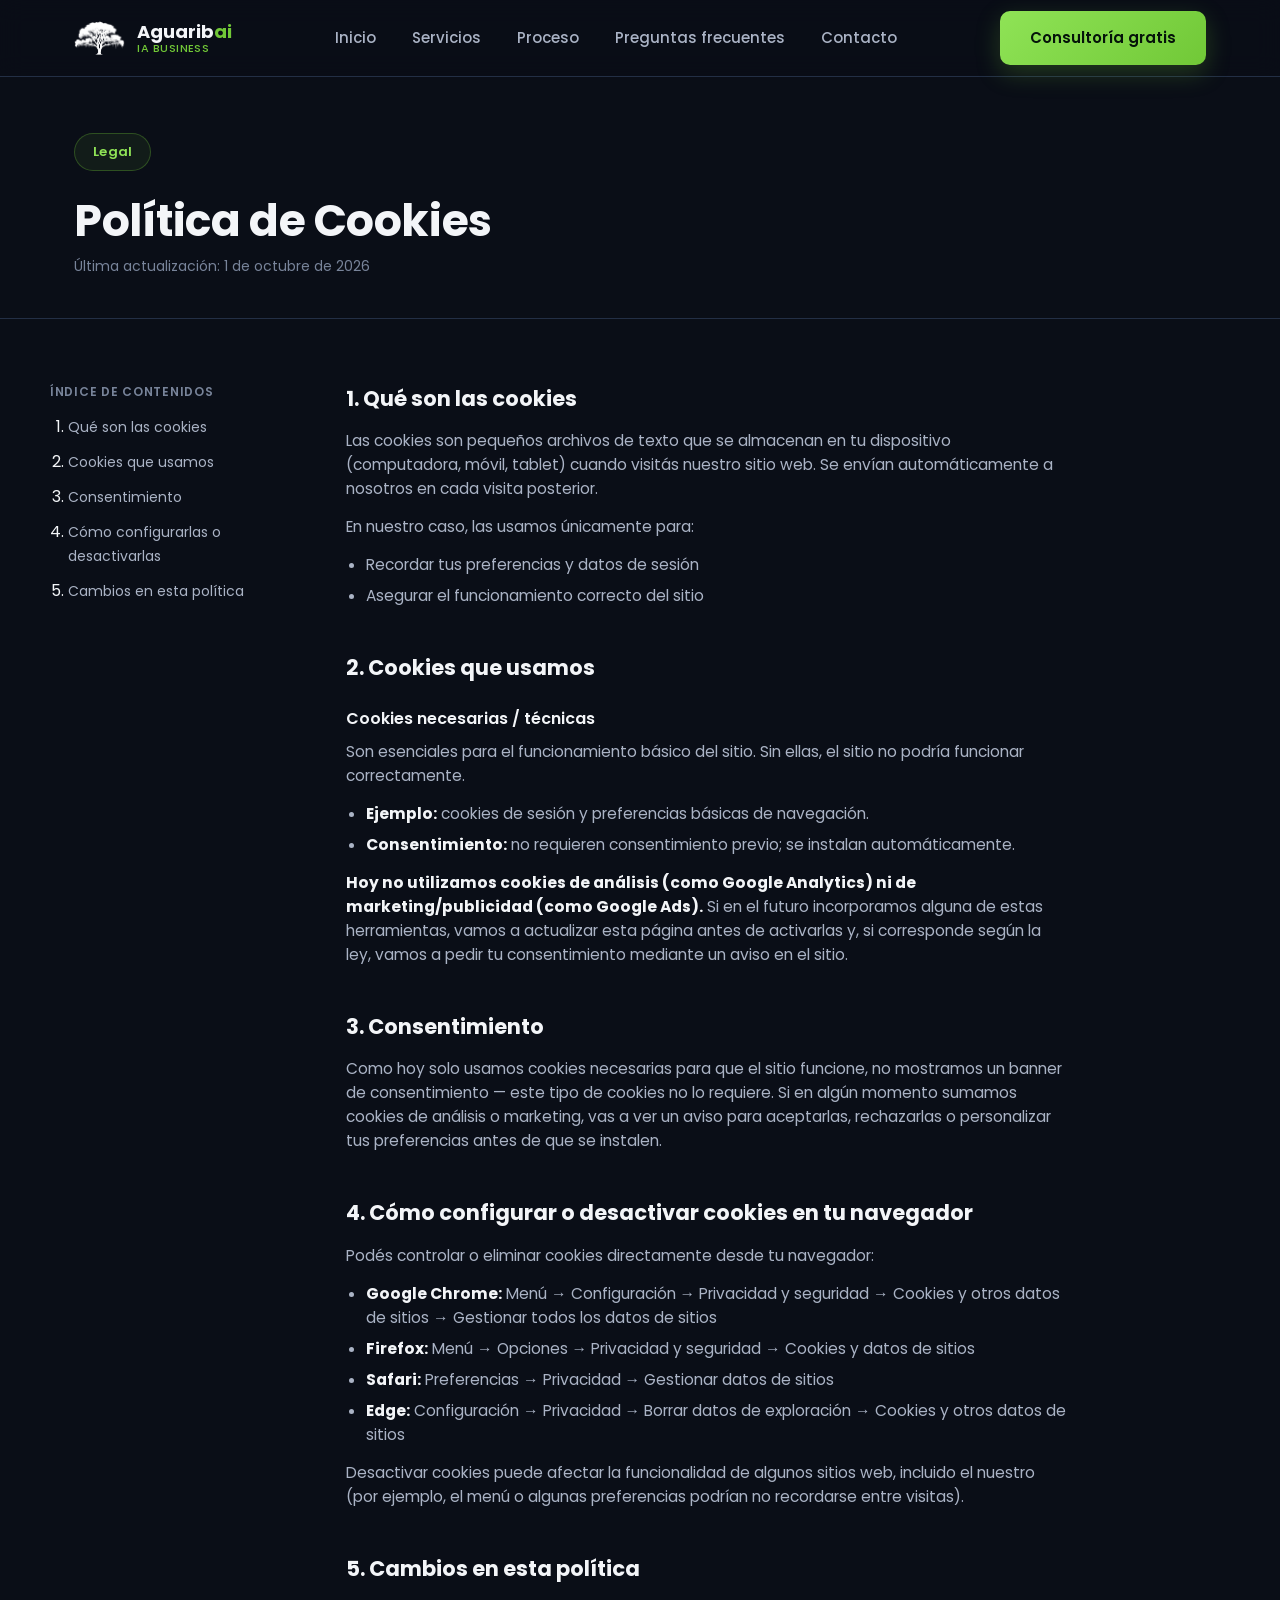
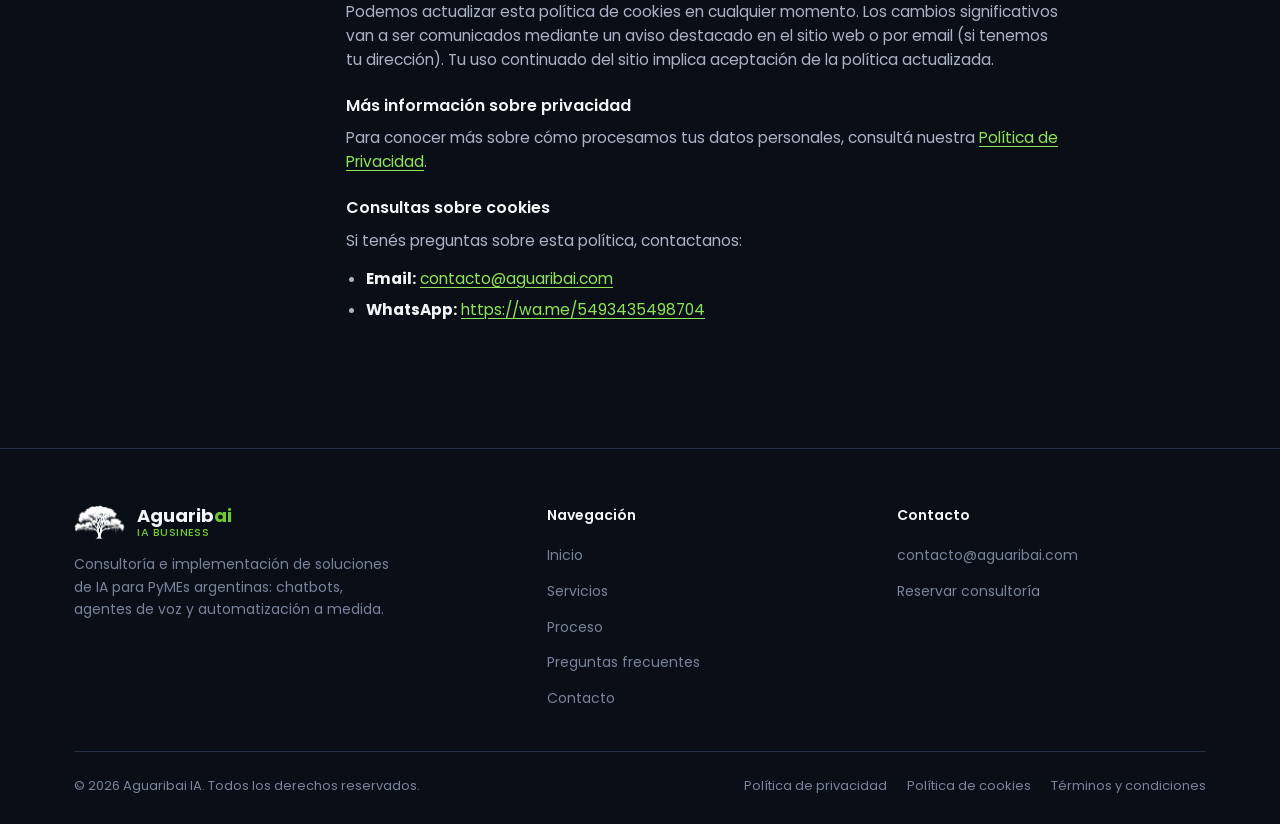
==== politica-de-cookies.html @ 5c4719b0 "Agregar página de Política de Cookies Texto provisto por el cliente, simplificado para reflejar la r" ====
<!DOCTYPE html>
<html lang="es-AR">

<head>
  <meta charset="UTF-8">
  <meta name="viewport" content="width=device-width, initial-scale=1.0">
  <title>Política de Cookies — Aguaribai IA</title>
  <meta name="description"
    content="Qué cookies usa aguaribai.com y cómo podés configurarlas o desactivarlas desde tu navegador.">
  <meta name="robots" content="noindex, follow">

  <meta property="og:type" content="website">
  <meta property="og:url" content="https://aguaribai.com/politica-de-cookies.html">
  <meta property="og:site_name" content="Aguaribai IA">
  <meta property="og:title" content="Política de Cookies — Aguaribai IA">
  <meta property="og:description" content="Qué cookies usa aguaribai.com y cómo configurarlas.">
  <meta property="og:locale" content="es_AR">

  <link rel="icon" type="image/png" href="assets/favicon.png">
  <link rel="canonical" href="https://aguaribai.com/politica-de-cookies.html">

  <link rel="preconnect" href="https://fonts.googleapis.com">
  <link rel="preconnect" href="https://fonts.gstatic.com" crossorigin>
  <link href="https://fonts.googleapis.com/css2?family=Poppins:ital,wght@0,400;0,500;0,600;0,700;1,400&display=swap"
    rel="stylesheet">

  <link rel="stylesheet" href="css/styles.css">
</head>

<body>

  <!-- ============ HEADER ============ -->
  <header class="header">
    <div class="container">
      <a href="index.html" class="logo">
        <img src="assets/tree-white.png" alt="" width="34" height="34">
        <span class="logo-text">
          <span class="name">Aguarib<span class="accent">ai</span></span>
          <span class="tag">IA BUSINESS</span>
        </span>
      </a>

      <nav class="nav-links">
        <a href="index.html#inicio">Inicio</a>
        <a href="index.html#servicios">Servicios</a>
        <a href="index.html#proceso">Proceso</a>
        <a href="index.html#faq">Preguntas frecuentes</a>
        <a href="index.html#contacto">Contacto</a>
      </nav>

      <div class="header-actions">
        <a href="index.html#contacto" class="btn btn-primary">Consultoría gratis</a>
        <button class="nav-toggle" id="navToggle" aria-label="Abrir menú" aria-expanded="false">
          <span></span><span></span><span></span>
        </button>
      </div>
    </div>

    <div class="mobile-menu" id="mobileMenu">
      <a href="index.html#inicio">Inicio</a>
      <a href="index.html#servicios">Servicios</a>
      <a href="index.html#proceso">Proceso</a>
      <a href="index.html#faq">Preguntas frecuentes</a>
      <a href="index.html#contacto">Contacto</a>
      <a href="index.html#contacto" class="btn btn-primary btn-block">Consultoría gratis</a>
    </div>
  </header>

  <main>

    <!-- ============ LEGAL HERO ============ -->
    <section class="legal-hero">
      <div class="container">
        <span class="section-eyebrow">Legal</span>
        <h1 class="section-title">Política de Cookies</h1>
        <p class="legal-updated">Última actualización: 1 de octubre de 2026</p>
      </div>
    </section>

    <!-- ============ LEGAL CONTENT ============ -->
    <section style="padding: 0;">
      <div class="container legal-layout">

        <aside class="legal-toc">
          <h4>Índice de contenidos</h4>
          <ol>
            <li><a href="#que-son">Qué son las cookies</a></li>
            <li><a href="#tipos">Cookies que usamos</a></li>
            <li><a href="#consentimiento">Consentimiento</a></li>
            <li><a href="#configurar">Cómo configurarlas o desactivarlas</a></li>
            <li><a href="#cambios">Cambios en esta política</a></li>
          </ol>
        </aside>

        <article class="legal-content">

          <h2 id="que-son">1. Qué son las cookies</h2>
          <p>Las cookies son pequeños archivos de texto que se almacenan en tu dispositivo (computadora, móvil,
            tablet) cuando visitás nuestro sitio web. Se envían automáticamente a nosotros en cada visita
            posterior.</p>
          <p>En nuestro caso, las usamos únicamente para:</p>
          <ul>
            <li>Recordar tus preferencias y datos de sesión</li>
            <li>Asegurar el funcionamiento correcto del sitio</li>
          </ul>

          <h2 id="tipos">2. Cookies que usamos</h2>
          <h3>Cookies necesarias / técnicas</h3>
          <p>Son esenciales para el funcionamiento básico del sitio. Sin ellas, el sitio no podría funcionar
            correctamente.</p>
          <ul>
            <li><strong>Ejemplo:</strong> cookies de sesión y preferencias básicas de navegación.</li>
            <li><strong>Consentimiento:</strong> no requieren consentimiento previo; se instalan automáticamente.
            </li>
          </ul>
          <p><strong>Hoy no utilizamos cookies de análisis (como Google Analytics) ni de marketing/publicidad (como
              Google Ads).</strong> Si en el futuro incorporamos alguna de estas herramientas, vamos a actualizar
            esta página antes de activarlas y, si corresponde según la ley, vamos a pedir tu consentimiento mediante
            un aviso en el sitio.</p>

          <h2 id="consentimiento">3. Consentimiento</h2>
          <p>Como hoy solo usamos cookies necesarias para que el sitio funcione, no mostramos un banner de
            consentimiento — este tipo de cookies no lo requiere. Si en algún momento sumamos cookies de análisis o
            marketing, vas a ver un aviso para aceptarlas, rechazarlas o personalizar tus preferencias antes de que
            se instalen.</p>

          <h2 id="configurar">4. Cómo configurar o desactivar cookies en tu navegador</h2>
          <p>Podés controlar o eliminar cookies directamente desde tu navegador:</p>
          <ul>
            <li><strong>Google Chrome:</strong> Menú → Configuración → Privacidad y seguridad → Cookies y otros
              datos de sitios → Gestionar todos los datos de sitios</li>
            <li><strong>Firefox:</strong> Menú → Opciones → Privacidad y seguridad → Cookies y datos de sitios</li>
            <li><strong>Safari:</strong> Preferencias → Privacidad → Gestionar datos de sitios</li>
            <li><strong>Edge:</strong> Configuración → Privacidad → Borrar datos de exploración → Cookies y otros
              datos de sitios</li>
          </ul>
          <p>Desactivar cookies puede afectar la funcionalidad de algunos sitios web, incluido el nuestro (por
            ejemplo, el menú o algunas preferencias podrían no recordarse entre visitas).</p>

          <h2 id="cambios">5. Cambios en esta política</h2>
          <p>Podemos actualizar esta política de cookies en cualquier momento. Los cambios significativos van a ser
            comunicados mediante un aviso destacado en el sitio web o por email (si tenemos tu dirección). Tu uso
            continuado del sitio implica aceptación de la política actualizada.</p>

          <h3>Más información sobre privacidad</h3>
          <p>Para conocer más sobre cómo procesamos tus datos personales, consultá nuestra <a
              href="politica-de-privacidad.html">Política de Privacidad</a>.</p>

          <h3>Consultas sobre cookies</h3>
          <p>Si tenés preguntas sobre esta política, contactanos:</p>
          <ul>
            <li><strong>Email:</strong> <a href="mailto:contacto@aguaribai.com">contacto@aguaribai.com</a></li>
            <li><strong>WhatsApp:</strong> <a href="https://wa.me/5493435498704" target="_blank"
                rel="noopener">https://wa.me/5493435498704</a></li>
          </ul>

        </article>
      </div>
    </section>

  </main>

  <!-- ============ FOOTER ============ -->
  <footer class="footer">
    <div class="container">
      <div class="footer-grid">
        <div class="footer-brand">
          <a href="index.html" class="logo">
            <img src="assets/tree-white.png" alt="" width="30" height="30">
            <span class="logo-text">
              <span class="name">Aguarib<span class="accent">ai</span></span>
              <span class="tag">IA BUSINESS</span>
            </span>
          </a>
          <p>Consultoría e implementación de soluciones de IA para PyMEs argentinas: chatbots, agentes de voz y
            automatización a medida.</p>
        </div>

        <div class="footer-col">
          <h4>Navegación</h4>
          <ul>
            <li><a href="index.html#inicio">Inicio</a></li>
            <li><a href="index.html#servicios">Servicios</a></li>
            <li><a href="index.html#proceso">Proceso</a></li>
            <li><a href="index.html#faq">Preguntas frecuentes</a></li>
            <li><a href="index.html#contacto">Contacto</a></li>
          </ul>
        </div>

        <div class="footer-col">
          <h4>Contacto</h4>
          <ul>
            <li><a href="mailto:contacto@aguaribai.com">contacto@aguaribai.com</a></li>
            <li><a href="index.html#contacto">Reservar consultoría</a></li>
          </ul>
        </div>
      </div>

      <div class="footer-bottom">
        <span>© <span id="year"></span> Aguaribai IA. Todos los derechos reservados.</span>
        <div class="footer-legal">
          <a href="politica-de-privacidad.html">Política de privacidad</a>
          <a href="politica-de-cookies.html">Política de cookies</a>
          <a href="terminos-y-condiciones.html">Términos y condiciones</a>
        </div>
      </div>
    </div>
  </footer>

  <script src="js/main.js"></script>
</body>

</html>
---- css/styles.css ----
/* ============================================
   Aguaribai IA — Design tokens & base
   ============================================ */
:root {
  /* Marca: un solo verde consistente en toda la UI */
  --green: #71c837;
  --green-light: #8fe356;
  --green-dark: #4f9426;

  /* Fondo y superficies */
  --navy-950: #0a0e17;
  --navy-900: #0d131f;
  --navy-800: #121a29;
  --surface: #141d2e;
  --surface-border: #232f45;

  /* Texto */
  --text-primary: #f3f5f8;
  --text-secondary: #aab3c5;
  --text-muted: #78849a;

  /* Acentos secundarios (uso moderado, solo donde aportan significado) */
  --accent-blue: #5b8def;
  --accent-violet: #a67df0;

  --radius-sm: 10px;
  --radius-md: 16px;
  --radius-lg: 24px;

  --shadow-glow: 0 0 60px rgba(113, 200, 55, 0.12);
  --container: 1180px;

  --font-sans: 'Poppins', -apple-system, BlinkMacSystemFont, 'Segoe UI', sans-serif;
}

* { box-sizing: border-box; margin: 0; padding: 0; }

html { scroll-behavior: smooth; }

body {
  font-family: var(--font-sans);
  background: var(--navy-950);
  color: var(--text-primary);
  line-height: 1.55;
  -webkit-font-smoothing: antialiased;
  overflow-x: hidden;
}

img { max-width: 100%; display: block; }
a { color: inherit; text-decoration: none; }
ul { list-style: none; }
button { font-family: inherit; cursor: pointer; border: none; background: none; color: inherit; }

.container {
  max-width: var(--container);
  margin: 0 auto;
  padding: 0 24px;
}

section { position: relative; padding: 96px 0; }
@media (max-width: 768px) { section { padding: 64px 0; } }

.section-eyebrow {
  display: inline-flex;
  align-items: center;
  gap: 8px;
  padding: 8px 18px;
  border-radius: 999px;
  border: 1px solid rgba(113, 200, 55, 0.3);
  background: rgba(113, 200, 55, 0.08);
  color: var(--green-light);
  font-size: 13px;
  font-weight: 600;
  letter-spacing: 0.02em;
  margin-bottom: 24px;
}

.section-title {
  font-size: clamp(28px, 4vw, 44px);
  font-weight: 700;
  line-height: 1.2;
  margin-bottom: 16px;
  letter-spacing: -0.01em;
}

.section-subtitle {
  font-size: 18px;
  color: var(--text-secondary);
  max-width: 640px;
}

.text-center { text-align: center; }
.mx-auto { margin-left: auto; margin-right: auto; }

.accent-green { color: var(--green); }

/* ============================================
   Buttons
   ============================================ */
.btn {
  display: inline-flex;
  align-items: center;
  justify-content: center;
  gap: 10px;
  padding: 15px 30px;
  border-radius: var(--radius-sm);
  font-weight: 600;
  font-size: 15px;
  transition: transform 0.15s ease, box-shadow 0.15s ease, background 0.15s ease;
  white-space: nowrap;
}

.btn-primary {
  background: linear-gradient(135deg, var(--green-light), var(--green));
  color: #05130a;
  box-shadow: 0 8px 24px rgba(113, 200, 55, 0.25);
}
.btn-primary:hover { transform: translateY(-2px); box-shadow: 0 12px 32px rgba(113, 200, 55, 0.35); }

.btn-outline {
  background: transparent;
  color: var(--text-primary);
  border: 1px solid var(--surface-border);
}
.btn-outline:hover { border-color: var(--green); color: var(--green-light); }

.btn-block { width: 100%; }
.btn-lg { padding: 18px 36px; font-size: 16px; }

/* ============================================
   Header
   ============================================ */
.header {
  position: sticky;
  top: 0;
  z-index: 100;
  background: rgba(10, 14, 23, 0.85);
  backdrop-filter: blur(12px);
  border-bottom: 1px solid var(--surface-border);
}

.header .container {
  display: flex;
  align-items: center;
  justify-content: space-between;
  height: 76px;
}

.logo {
  display: flex;
  align-items: center;
  gap: 12px;
}
.logo img { height: 34px; width: auto; }
.logo-text {
  display: flex;
  flex-direction: column;
  line-height: 1.1;
}
.logo-text .name { font-weight: 700; font-size: 18px; color: var(--text-primary); }
.logo-text .name .accent { color: var(--green); }
.logo-text .tag { font-size: 11px; color: var(--green); letter-spacing: 0.04em; font-weight: 500; }

.nav-links {
  display: flex;
  align-items: center;
  gap: 36px;
}
.nav-links a {
  font-size: 15px;
  font-weight: 500;
  color: var(--text-secondary);
  transition: color 0.15s ease;
  position: relative;
}
.nav-links a:hover, .nav-links a.active { color: var(--text-primary); }
.nav-links a.active::after {
  content: '';
  position: absolute;
  bottom: -26px;
  left: 0;
  right: 0;
  height: 2px;
  background: var(--green);
}

.header-actions { display: flex; align-items: center; gap: 20px; }

.nav-toggle {
  display: none;
  flex-direction: column;
  gap: 5px;
  padding: 8px;
}
.nav-toggle span {
  width: 22px;
  height: 2px;
  background: var(--text-primary);
  border-radius: 2px;
  transition: all 0.2s ease;
}

@media (max-width: 860px) {
  .nav-links { display: none; }
  .nav-toggle { display: flex; }
  .header-actions .btn-primary { display: none; }

  .mobile-menu {
    display: none;
    position: absolute;
    top: 76px;
    left: 0;
    right: 0;
    background: var(--navy-900);
    border-bottom: 1px solid var(--surface-border);
    padding: 24px;
    flex-direction: column;
    gap: 20px;
  }
  .mobile-menu.open { display: flex; }
  .mobile-menu a:not(.btn) { font-size: 16px; font-weight: 500; color: var(--text-secondary); }
  .mobile-menu .btn { margin-top: 8px; color: #05130a; }
}
@media (min-width: 861px) { .mobile-menu { display: none !important; } }

/* ============================================
   Hero
   ============================================ */
.hero {
  padding: 72px 0 96px;
  position: relative;
  overflow: hidden;
}
.hero::before {
  content: '';
  position: absolute;
  top: -100px;
  right: -200px;
  width: 700px;
  height: 700px;
  background: radial-gradient(circle, rgba(113,200,55,0.16), transparent 70%);
  pointer-events: none;
  animation: breathe 8s ease-in-out infinite;
}

.hero-network {
  position: absolute;
  inset: 0;
  width: 100%;
  height: 100%;
  z-index: 0;
  pointer-events: none;
  mask-image: linear-gradient(to bottom, black 0%, black 70%, transparent 100%);
  -webkit-mask-image: linear-gradient(to bottom, black 0%, black 70%, transparent 100%);
}

.hero .container { position: relative; z-index: 1; }

@keyframes breathe {
  0%, 100% { opacity: 0.75; transform: scale(1); }
  50% { opacity: 1; transform: scale(1.08); }
}

@media (prefers-reduced-motion: reduce) {
  .hero::before { animation: none; }
}

.hero-grid {
  display: grid;
  grid-template-columns: 1.05fr 0.95fr;
  gap: 64px;
  align-items: center;
}
@media (max-width: 960px) {
  .hero-grid { grid-template-columns: 1fr; gap: 48px; }
}

.hero-badge {
  display: inline-flex;
  align-items: center;
  gap: 8px;
  padding: 9px 18px;
  border-radius: 999px;
  background: rgba(113, 200, 55, 0.08);
  border: 1px solid rgba(113, 200, 55, 0.25);
  color: var(--green-light);
  font-size: 13.5px;
  font-weight: 600;
  margin-bottom: 28px;
}

.hero h1 {
  font-size: clamp(34px, 5vw, 56px);
  font-weight: 700;
  line-height: 1.15;
  letter-spacing: -0.02em;
  margin-bottom: 22px;
}

.hero p.lead {
  font-size: 18px;
  color: var(--text-secondary);
  max-width: 520px;
  margin-bottom: 34px;
}
.hero p.lead strong { color: var(--text-primary); font-weight: 600; }

.hero-cta-row {
  display: flex;
  gap: 16px;
  flex-wrap: wrap;
  margin-bottom: 48px;
}

.hero-stats {
  display: flex;
  gap: 40px;
  flex-wrap: wrap;
}
.hero-stat .num {
  font-size: 26px;
  font-weight: 700;
  color: var(--green-light);
  display: flex;
  align-items: center;
  gap: 6px;
}
.hero-stat .label {
  font-size: 13.5px;
  color: var(--text-muted);
  margin-top: 2px;
}

/* Chat mockup */
.chat-card {
  background: var(--surface);
  border: 1px solid var(--surface-border);
  border-radius: var(--radius-lg);
  padding: 22px;
  box-shadow: var(--shadow-glow), 0 20px 50px rgba(0,0,0,0.3);
}
.chat-head {
  display: flex;
  align-items: center;
  gap: 12px;
  padding-bottom: 16px;
  border-bottom: 1px solid var(--surface-border);
  margin-bottom: 18px;
}
.chat-avatar {
  width: 40px; height: 40px;
  border-radius: 50%;
  background: linear-gradient(135deg, var(--green-light), var(--green-dark));
  display: flex; align-items: center; justify-content: center;
  font-weight: 700; font-size: 14px; color: #05130a;
  flex-shrink: 0;
}
.chat-head .who { font-weight: 600; font-size: 15px; }
.chat-head .status { font-size: 12.5px; color: var(--green-light); display: flex; align-items: center; gap: 5px; }
.chat-head .status::before {
  content: '';
  width: 6px; height: 6px;
  border-radius: 50%;
  background: var(--green);
  box-shadow: 0 0 0 0 rgba(113, 200, 55, 0.6);
  animation: pulse-dot 2s ease-out infinite;
}

@keyframes pulse-dot {
  0% { box-shadow: 0 0 0 0 rgba(113, 200, 55, 0.55); }
  70% { box-shadow: 0 0 0 7px rgba(113, 200, 55, 0); }
  100% { box-shadow: 0 0 0 0 rgba(113, 200, 55, 0); }
}
.chat-head .channel-badge {
  margin-left: auto;
  align-self: flex-end;
  margin-top: 30px;
  font-size: 11px;
  padding: 4px 10px;
  border-radius: 999px;
  background: var(--navy-800);
  color: var(--text-muted);
}

.chat-body { display: flex; flex-direction: column; gap: 12px; }

.chat-body .msg,
.chat-body .typing-dots {
  opacity: 0;
  transform: translateY(10px);
  transition: opacity 0.45s ease, transform 0.45s ease;
}
.chat-body.is-playing .msg,
.chat-body.is-playing .typing-dots {
  opacity: 1;
  transform: translateY(0);
}
.chat-body.is-playing .msg:nth-child(1) { transition-delay: 0.05s; }
.chat-body.is-playing .msg:nth-child(2) { transition-delay: 0.7s; }
.chat-body.is-playing .msg:nth-child(3) { transition-delay: 1.5s; }
.chat-body.is-playing .msg:nth-child(4) { transition-delay: 2.2s; }
.chat-body.is-playing .typing-dots { transition-delay: 2.9s; }

@media (prefers-reduced-motion: reduce) {
  .chat-body .msg, .chat-body .typing-dots {
    opacity: 1;
    transform: none;
    transition: none;
  }
}
.msg { max-width: 82%; padding: 12px 16px; border-radius: 14px; font-size: 14.5px; line-height: 1.4; position: relative; }
.msg .time { display: block; font-size: 11px; color: var(--text-muted); margin-top: 4px; }
.msg.user { align-self: flex-start; background: var(--navy-800); border-bottom-left-radius: 4px; }
.msg.bot { align-self: flex-end; background: linear-gradient(135deg, #1c4a12, #143608); border: 1px solid rgba(113,200,55,0.25); border-bottom-right-radius: 4px; }
.msg.bot .time { color: rgba(113,200,55,0.6); }

.typing-dots { display: inline-flex; gap: 4px; align-self: flex-end; padding: 10px 14px; background: var(--navy-800); border-radius: 14px; }
.typing-dots span { width: 6px; height: 6px; border-radius: 50%; background: var(--text-muted); animation: blink 1.4s infinite; }
.typing-dots span:nth-child(2) { animation-delay: 0.2s; }
.typing-dots span:nth-child(3) { animation-delay: 0.4s; }
@keyframes blink { 0%, 60%, 100% { opacity: 0.3; } 30% { opacity: 1; } }

.chat-float-badge {
  position: absolute;
  background: var(--surface);
  border: 1px solid var(--surface-border);
  border-radius: 12px;
  padding: 10px 16px;
  font-size: 12px;
  color: var(--text-muted);
  box-shadow: 0 10px 30px rgba(0,0,0,0.35);
}
.chat-float-badge strong { display: block; font-size: 17px; color: var(--green-light); font-weight: 700; }
.chat-wrap { position: relative; }
.badge-top { top: -18px; right: -10px; animation: float-y 4.5s ease-in-out infinite; }
.badge-bottom { bottom: -18px; left: 20px; animation: float-y 4.5s ease-in-out infinite; animation-delay: -2.2s; }

@keyframes float-y {
  0%, 100% { transform: translateY(0); }
  50% { transform: translateY(-8px); }
}

@media (prefers-reduced-motion: reduce) {
  .badge-top, .badge-bottom { animation: none; }
}
@media (max-width: 960px) {
  .chat-float-badge { position: static; display: inline-block; margin-top: 14px; }
}

/* ============================================
   Pain points
   ============================================ */
.pain-intro {
  text-align: center;
  max-width: 720px;
  margin: 0 auto 56px;
}
.pain-intro h2 {
  font-size: clamp(26px, 3.6vw, 40px);
  font-weight: 700;
  line-height: 1.25;
  margin-bottom: 18px;
}
.pain-intro p { color: var(--text-secondary); font-size: 17px; }
.pain-intro p strong { color: var(--text-primary); }

.pain-grid {
  display: grid;
  grid-template-columns: repeat(4, 1fr);
  gap: 20px;
}
@media (max-width: 960px) { .pain-grid { grid-template-columns: repeat(2, 1fr); } }
@media (max-width: 560px) { .pain-grid { grid-template-columns: 1fr; } }

.pain-card {
  background: var(--surface);
  border: 1px solid var(--surface-border);
  border-radius: var(--radius-md);
  padding: 26px 22px;
  transition: border-color 0.2s ease, transform 0.2s ease;
}
.pain-card:hover { border-color: rgba(113,200,55,0.35); transform: translateY(-3px); box-shadow: 0 12px 28px rgba(0,0,0,0.28), 0 0 0 1px rgba(113,200,55,0.08); }
.pain-icon {
  width: 46px; height: 46px;
  border-radius: 12px;
  background: rgba(113, 200, 55, 0.1);
  display: flex; align-items: center; justify-content: center;
  margin-bottom: 18px;
  color: var(--green-light);
}
.pain-card h3 { font-size: 17px; font-weight: 600; margin-bottom: 8px; }
.pain-card p { font-size: 14.5px; color: var(--text-muted); line-height: 1.5; }

/* ============================================
   Insight banner
   ============================================ */
.insight-banner {
  background: var(--surface);
  border: 1px solid var(--surface-border);
  border-radius: var(--radius-lg);
  padding: 32px 36px;
  display: flex;
  gap: 22px;
  align-items: flex-start;
}
.insight-icon {
  width: 48px; height: 48px;
  border-radius: 12px;
  background: rgba(113,200,55,0.1);
  display: flex; align-items: center; justify-content: center;
  color: var(--green-light);
  flex-shrink: 0;
}
.insight-banner h3 { font-size: 19px; font-weight: 600; margin-bottom: 8px; color: var(--green-light); }
.insight-banner p { color: var(--text-secondary); font-size: 15.5px; line-height: 1.6; }
.insight-banner p strong { color: var(--text-primary); }
@media (max-width: 600px) { .insight-banner { flex-direction: column; padding: 26px; } }

/* ============================================
   Features / "Funciona desde el primer día"
   ============================================ */
.features-header { text-align: center; max-width: 640px; margin: 0 auto 56px; }

.features-layout {
  display: grid;
  grid-template-columns: 1fr 1fr;
  gap: 22px;
  align-items: start;
}
@media (max-width: 900px) { .features-layout { grid-template-columns: 1fr; } }

.feature-list { display: flex; flex-direction: column; gap: 16px; }
.feature-item {
  display: flex;
  gap: 18px;
  background: var(--surface);
  border: 1px solid var(--surface-border);
  border-radius: var(--radius-md);
  padding: 22px;
}
.feature-icon {
  width: 44px; height: 44px;
  border-radius: 11px;
  background: rgba(113,200,55,0.1);
  color: var(--green-light);
  display: flex; align-items: center; justify-content: center;
  flex-shrink: 0;
}
.feature-item h3 { font-size: 16.5px; font-weight: 600; margin-bottom: 5px; }
.feature-item p { font-size: 14.5px; color: var(--text-muted); line-height: 1.5; }

.results-card {
  background: var(--surface);
  border: 1px solid var(--surface-border);
  border-radius: var(--radius-lg);
  padding: 30px;
  height: 100%;
  display: flex;
  flex-direction: column;
}
.results-card h3 { font-size: 18px; font-weight: 600; text-align: center; margin-bottom: 24px; }
.result-row {
  display: flex;
  justify-content: space-between;
  align-items: center;
  padding: 16px 0;
  border-bottom: 1px solid var(--surface-border);
}
.result-row:last-of-type { border-bottom: none; }
.result-row .label { font-size: 14.5px; color: var(--text-secondary); }
.result-row .value { font-size: 20px; font-weight: 700; color: var(--green-light); }

.roi-banner {
  margin-top: 20px;
  background: linear-gradient(135deg, var(--green-dark), var(--green));
  border-radius: var(--radius-md);
  padding: 20px;
  text-align: center;
  color: #05130a;
}
.roi-banner .roi-title { font-size: 20px; font-weight: 700; }
.roi-banner .roi-sub { font-size: 13.5px; opacity: 0.85; margin-top: 2px; }

/* ============================================
   Stats grid ("Números que respaldan lo que hacemos")
   ============================================ */
.stats-grid {
  display: grid;
  grid-template-columns: repeat(3, 1fr);
  gap: 20px;
}
@media (max-width: 760px) { .stats-grid { grid-template-columns: repeat(2, 1fr); } }
@media (max-width: 460px) { .stats-grid { grid-template-columns: 1fr; } }

.stat-box {
  background: var(--surface);
  border: 1px solid var(--surface-border);
  border-radius: var(--radius-md);
  padding: 28px;
  text-align: center;
  transition: transform 0.25s ease, border-color 0.25s ease, box-shadow 0.25s ease;
}
.stat-box:hover {
  transform: translateY(-3px);
  border-color: rgba(113,200,55,0.3);
  box-shadow: 0 12px 28px rgba(0,0,0,0.25), 0 0 24px rgba(113,200,55,0.08);
}
.stat-box .icon {
  width: 42px; height: 42px;
  margin: 0 auto 16px;
  border-radius: 10px;
  background: rgba(113,200,55,0.1);
  color: var(--green-light);
  display: flex; align-items: center; justify-content: center;
}
.stat-box .value { font-size: 30px; font-weight: 700; color: var(--text-primary); margin-bottom: 4px; }
.stat-box .caption { font-size: 13.5px; color: var(--text-muted); }

/* ============================================
   Services
   ============================================ */
.services-grid {
  display: grid;
  grid-template-columns: repeat(3, 1fr);
  gap: 22px;
}
@media (max-width: 900px) { .services-grid { grid-template-columns: 1fr; } }

.service-card {
  background: var(--surface);
  border: 1px solid var(--surface-border);
  border-radius: var(--radius-lg);
  padding: 30px;
  display: flex;
  flex-direction: column;
  transition: transform 0.25s ease, border-color 0.25s ease, box-shadow 0.25s ease;
}
.service-card:hover { transform: translateY(-4px); border-color: rgba(113,200,55,0.3); box-shadow: 0 16px 36px rgba(0,0,0,0.3), 0 0 32px rgba(113,200,55,0.08); }

.service-top { display: flex; justify-content: space-between; align-items: flex-start; margin-bottom: 20px; }
.service-icon {
  width: 52px; height: 52px;
  border-radius: 13px;
  background: rgba(113,200,55,0.1);
  color: var(--green-light);
  display: flex; align-items: center; justify-content: center;
}
.service-tag {
  font-size: 11.5px;
  font-weight: 600;
  padding: 5px 12px;
  border-radius: 999px;
  background: rgba(113,200,55,0.1);
  color: var(--green-light);
  border: 1px solid rgba(113,200,55,0.25);
  white-space: nowrap;
}

.service-card h3 { font-size: 19px; font-weight: 700; margin-bottom: 4px; }
.service-card .kicker { font-size: 14px; color: var(--green-light); font-weight: 500; margin-bottom: 12px; }
.service-card > p.desc { font-size: 14.5px; color: var(--text-secondary); margin-bottom: 20px; line-height: 1.55; }

.service-feats { display: flex; flex-direction: column; gap: 10px; margin-bottom: 24px; flex-grow: 1; }
.service-feats li { display: flex; align-items: center; gap: 10px; font-size: 14px; color: var(--text-secondary); }
.service-feats li svg { color: var(--green-light); flex-shrink: 0; }

.service-card .btn { margin-top: auto; }

/* ============================================
   Process
   ============================================ */
.process-steps {
  display: grid;
  grid-template-columns: repeat(4, 1fr);
  gap: 20px;
  margin-top: 56px;
  position: relative;
}

/* Línea conectora entre los 4 pasos, a la altura del centro de los círculos */
.process-steps::before {
  content: '';
  position: absolute;
  top: 38px;
  left: 12.5%;
  right: 12.5%;
  height: 2px;
  background: linear-gradient(90deg, rgba(113,200,55,0.1), rgba(113,200,55,0.3) 50%, rgba(113,200,55,0.1));
  z-index: 0;
}
/* Pulso de energía que recorre la línea */
.process-steps::after {
  content: '';
  position: absolute;
  top: 34px;
  left: 12.5%;
  right: 12.5%;
  height: 10px;
  background: linear-gradient(90deg, transparent, rgba(143, 227, 86, 0.85) 12%, transparent 24%);
  background-size: 220% 100%;
  filter: blur(4px);
  animation: flow-line 4.5s linear infinite;
  z-index: 0;
}
@keyframes flow-line {
  0% { background-position: 220% 0; }
  100% { background-position: -20% 0; }
}
@media (max-width: 900px) {
  .process-steps { grid-template-columns: repeat(2, 1fr); }
  .process-steps::before, .process-steps::after { display: none; }
}
@media (max-width: 560px) { .process-steps { grid-template-columns: 1fr; } }
@media (prefers-reduced-motion: reduce) {
  .process-steps::after { animation: none; opacity: 0; }
}

.process-step { text-align: center; position: relative; z-index: 1; }
.process-circle {
  width: 76px; height: 76px;
  border-radius: 50%;
  background: var(--surface);
  border: 1px solid rgba(113,200,55,0.3);
  display: flex; align-items: center; justify-content: center;
  margin: 0 auto 16px;
  color: var(--green-light);
  position: relative;
}
.process-circle .num {
  position: absolute;
  top: -6px; right: -6px;
  width: 24px; height: 24px;
  border-radius: 50%;
  background: var(--green);
  color: #05130a;
  font-size: 12px;
  font-weight: 700;
  display: flex; align-items: center; justify-content: center;
}
.process-step .time-badge {
  display: inline-block;
  font-size: 11.5px;
  padding: 3px 10px;
  border-radius: 999px;
  background: var(--navy-800);
  color: var(--text-muted);
  margin-bottom: 8px;
}
.process-step h3 { font-size: 16px; font-weight: 600; margin-bottom: 4px; }
.process-step .kicker { font-size: 13px; color: var(--green-light); font-weight: 500; margin-bottom: 8px; }
.process-step p { font-size: 13.5px; color: var(--text-muted); line-height: 1.5; }

.guarantee-box {
  margin-top: 56px;
  background: linear-gradient(135deg, rgba(113,200,55,0.1), rgba(113,200,55,0.03));
  border: 1px solid rgba(113,200,55,0.25);
  border-radius: var(--radius-lg);
  padding: 32px 36px;
  text-align: center;
}
.guarantee-box h3 { font-size: 20px; font-weight: 700; margin-bottom: 10px; }
.guarantee-box p { color: var(--text-secondary); font-size: 15.5px; max-width: 620px; margin: 0 auto; }
.guarantee-box p strong { color: var(--green-light); }

/* ============================================
   FAQ
   ============================================ */
.faq-list {
  max-width: 780px;
  margin: 0 auto;
  display: flex;
  flex-direction: column;
  gap: 12px;
}
.faq-item {
  background: var(--surface);
  border: 1px solid var(--surface-border);
  border-radius: var(--radius-md);
  overflow: hidden;
}
.faq-question {
  width: 100%;
  display: flex;
  align-items: center;
  justify-content: space-between;
  padding: 20px 24px;
  font-size: 15.5px;
  font-weight: 600;
  text-align: left;
  color: var(--text-primary);
}
.faq-item.open .faq-question { color: var(--green-light); }
.faq-chevron { transition: transform 0.2s ease; color: var(--text-muted); flex-shrink: 0; margin-left: 16px; }
.faq-item.open .faq-chevron { transform: rotate(180deg); color: var(--green-light); }

.faq-answer {
  max-height: 0;
  overflow: hidden;
  transition: max-height 0.25s ease;
}
.faq-answer-inner {
  padding: 0 24px 20px;
  font-size: 14.5px;
  color: var(--text-secondary);
  line-height: 1.6;
}
.faq-item.open .faq-answer { max-height: 240px; }

/* ============================================
   Contact / Consultation form
   ============================================ */
.contact-layout {
  display: grid;
  grid-template-columns: 0.9fr 1.1fr;
  gap: 48px;
  align-items: start;
}
@media (max-width: 900px) { .contact-layout { grid-template-columns: 1fr; } }

.contact-info h2 { font-size: clamp(26px, 3.4vw, 36px); font-weight: 700; margin-bottom: 16px; line-height: 1.25; }
.contact-info p { color: var(--text-secondary); font-size: 16px; margin-bottom: 28px; }

.contact-perks { display: flex; flex-direction: column; gap: 16px; }
.contact-perk { display: flex; gap: 14px; align-items: flex-start; }
.contact-perk svg { color: var(--green-light); flex-shrink: 0; margin-top: 2px; }
.contact-perk strong { display: block; font-size: 15px; font-weight: 600; }
.contact-perk span { font-size: 13.5px; color: var(--text-muted); }

.form-card {
  background: var(--surface);
  border: 1px solid var(--surface-border);
  border-radius: var(--radius-lg);
  padding: 36px;
}
@media (max-width: 480px) { .form-card { padding: 24px; } }

.form-row { display: grid; grid-template-columns: 1fr 1fr; gap: 16px; }
@media (max-width: 560px) { .form-row { grid-template-columns: 1fr; } }

.form-field { margin-bottom: 18px; }
.form-field label { display: block; font-size: 13.5px; font-weight: 600; margin-bottom: 8px; color: var(--text-secondary); }
.form-field input,
.form-field select,
.form-field textarea {
  width: 100%;
  padding: 13px 16px;
  border-radius: var(--radius-sm);
  background: var(--navy-900);
  border: 1px solid var(--surface-border);
  color: var(--text-primary);
  font-family: inherit;
  font-size: 14.5px;
  transition: border-color 0.15s ease;
}
.form-field input:focus,
.form-field select:focus,
.form-field textarea:focus {
  outline: none;
  border-color: var(--green);
}
.form-field textarea { resize: vertical; min-height: 100px; }

.form-note { font-size: 12.5px; color: var(--text-muted); text-align: center; margin-top: 14px; }

.form-status {
  display: none;
  padding: 14px 16px;
  border-radius: var(--radius-sm);
  font-size: 14px;
  margin-bottom: 18px;
  text-align: center;
}
.form-status.success { display: block; background: rgba(113,200,55,0.12); border: 1px solid rgba(113,200,55,0.3); color: var(--green-light); }
.form-status.error { display: block; background: rgba(240,90,90,0.1); border: 1px solid rgba(240,90,90,0.3); color: #f08080; }

/* ============================================
   Final CTA
   ============================================ */
.final-cta {
  background: var(--surface);
  border: 1px solid var(--surface-border);
  border-radius: var(--radius-lg);
  padding: 64px 40px;
  text-align: center;
  position: relative;
  overflow: hidden;
}
.final-cta::before {
  content: '';
  position: absolute;
  inset: 0;
  background: radial-gradient(circle at 50% 0%, rgba(113,200,55,0.12), transparent 60%);
  pointer-events: none;
  animation: breathe 7s ease-in-out infinite;
}
@media (prefers-reduced-motion: reduce) {
  .final-cta::before { animation: none; }
}
.final-cta h2 { font-size: clamp(28px, 4vw, 42px); font-weight: 700; margin-bottom: 16px; position: relative; }
.final-cta p { color: var(--text-secondary); font-size: 17px; max-width: 560px; margin: 0 auto 32px; position: relative; }
.final-cta p strong { color: var(--text-primary); }

.final-perks {
  display: grid;
  grid-template-columns: repeat(3, 1fr);
  gap: 16px;
  max-width: 720px;
  margin: 40px auto 0;
  position: relative;
}
@media (max-width: 640px) { .final-perks { grid-template-columns: 1fr; } }
.final-perk {
  background: var(--navy-900);
  border: 1px solid var(--surface-border);
  border-radius: var(--radius-md);
  padding: 22px;
}
.final-perk .check {
  width: 36px; height: 36px;
  border-radius: 10px;
  background: rgba(113,200,55,0.12);
  color: var(--green-light);
  display: flex; align-items: center; justify-content: center;
  margin: 0 auto 12px;
}
.final-perk strong { display: block; font-size: 14.5px; font-weight: 600; margin-bottom: 3px; }
.final-perk span { font-size: 12.5px; color: var(--text-muted); }

/* ============================================
   Footer
   ============================================ */
.footer {
  border-top: 1px solid var(--surface-border);
  padding: 56px 0 28px;
}
.footer-grid {
  display: grid;
  grid-template-columns: 1.4fr 1fr 1fr;
  gap: 40px;
  margin-bottom: 40px;
}
@media (max-width: 700px) { .footer-grid { grid-template-columns: 1fr; gap: 32px; } }

.footer-brand .logo { margin-bottom: 14px; }
.footer-brand p { font-size: 14px; color: var(--text-muted); max-width: 320px; line-height: 1.6; }

.footer-col h4 { font-size: 14px; font-weight: 600; margin-bottom: 16px; color: var(--text-primary); }
.footer-col ul { display: flex; flex-direction: column; gap: 11px; }
.footer-col a { font-size: 14px; color: var(--text-muted); transition: color 0.15s ease; }
.footer-col a:hover { color: var(--green-light); }

.footer-bottom {
  border-top: 1px solid var(--surface-border);
  padding-top: 24px;
  display: flex;
  justify-content: space-between;
  align-items: center;
  flex-wrap: wrap;
  gap: 12px;
  font-size: 13px;
  color: var(--text-muted);
}
.footer-legal { display: flex; gap: 20px; flex-wrap: wrap; }
.footer-legal a:hover { color: var(--text-secondary); }

/* ============================================
   Páginas legales (privacidad, cookies, términos)
   ============================================ */
.legal-hero { padding: 56px 0 40px; border-bottom: 1px solid var(--surface-border); }
.legal-hero .section-title { margin-bottom: 8px; }
.legal-updated { color: var(--text-muted); font-size: 14px; }

.legal-layout {
  display: grid;
  grid-template-columns: 240px 1fr;
  gap: 56px;
  padding: 64px 0 112px;
  align-items: start;
}
@media (max-width: 860px) { .legal-layout { grid-template-columns: 1fr; gap: 8px; padding: 40px 0 72px; } }

.legal-toc { position: sticky; top: 100px; }
@media (max-width: 860px) { .legal-toc { position: static; margin-bottom: 8px; } }
.legal-toc h4 {
  font-size: 12px;
  text-transform: uppercase;
  letter-spacing: 0.06em;
  color: var(--text-muted);
  margin-bottom: 14px;
  font-weight: 600;
}
.legal-toc ol { list-style: decimal; padding-left: 18px; display: flex; flex-direction: column; gap: 10px; }
.legal-toc a { font-size: 14px; color: var(--text-secondary); transition: color 0.15s ease; }
.legal-toc a:hover { color: var(--green-light); }

.legal-content { max-width: 720px; color: var(--text-secondary); font-size: 15.5px; }
.legal-content h2 {
  font-size: 21px;
  font-weight: 700;
  color: var(--text-primary);
  margin: 44px 0 14px;
  scroll-margin-top: 100px;
}
.legal-content h2:first-child { margin-top: 0; }
.legal-content h3 { font-size: 16px; font-weight: 600; color: var(--text-primary); margin: 22px 0 8px; }
.legal-content p { margin-bottom: 14px; }
.legal-content ul { list-style: disc; padding-left: 20px; margin-bottom: 14px; display: flex; flex-direction: column; gap: 7px; }
.legal-content a { color: var(--green-light); text-decoration: underline; text-underline-offset: 3px; }
.legal-content a:hover { color: var(--green); }
.legal-content strong { color: var(--text-primary); }

/* ============================================
   Utilities
   ============================================ */
.visually-hidden {
  position: absolute;
  width: 1px; height: 1px;
  overflow: hidden;
  clip: rect(0 0 0 0);
  white-space: nowrap;
}

[data-reveal] {
  opacity: 0;
  transform: translateY(16px);
  transition: opacity 0.5s ease, transform 0.5s ease;
}
[data-reveal].is-visible {
  opacity: 1;
  transform: translateY(0);
}
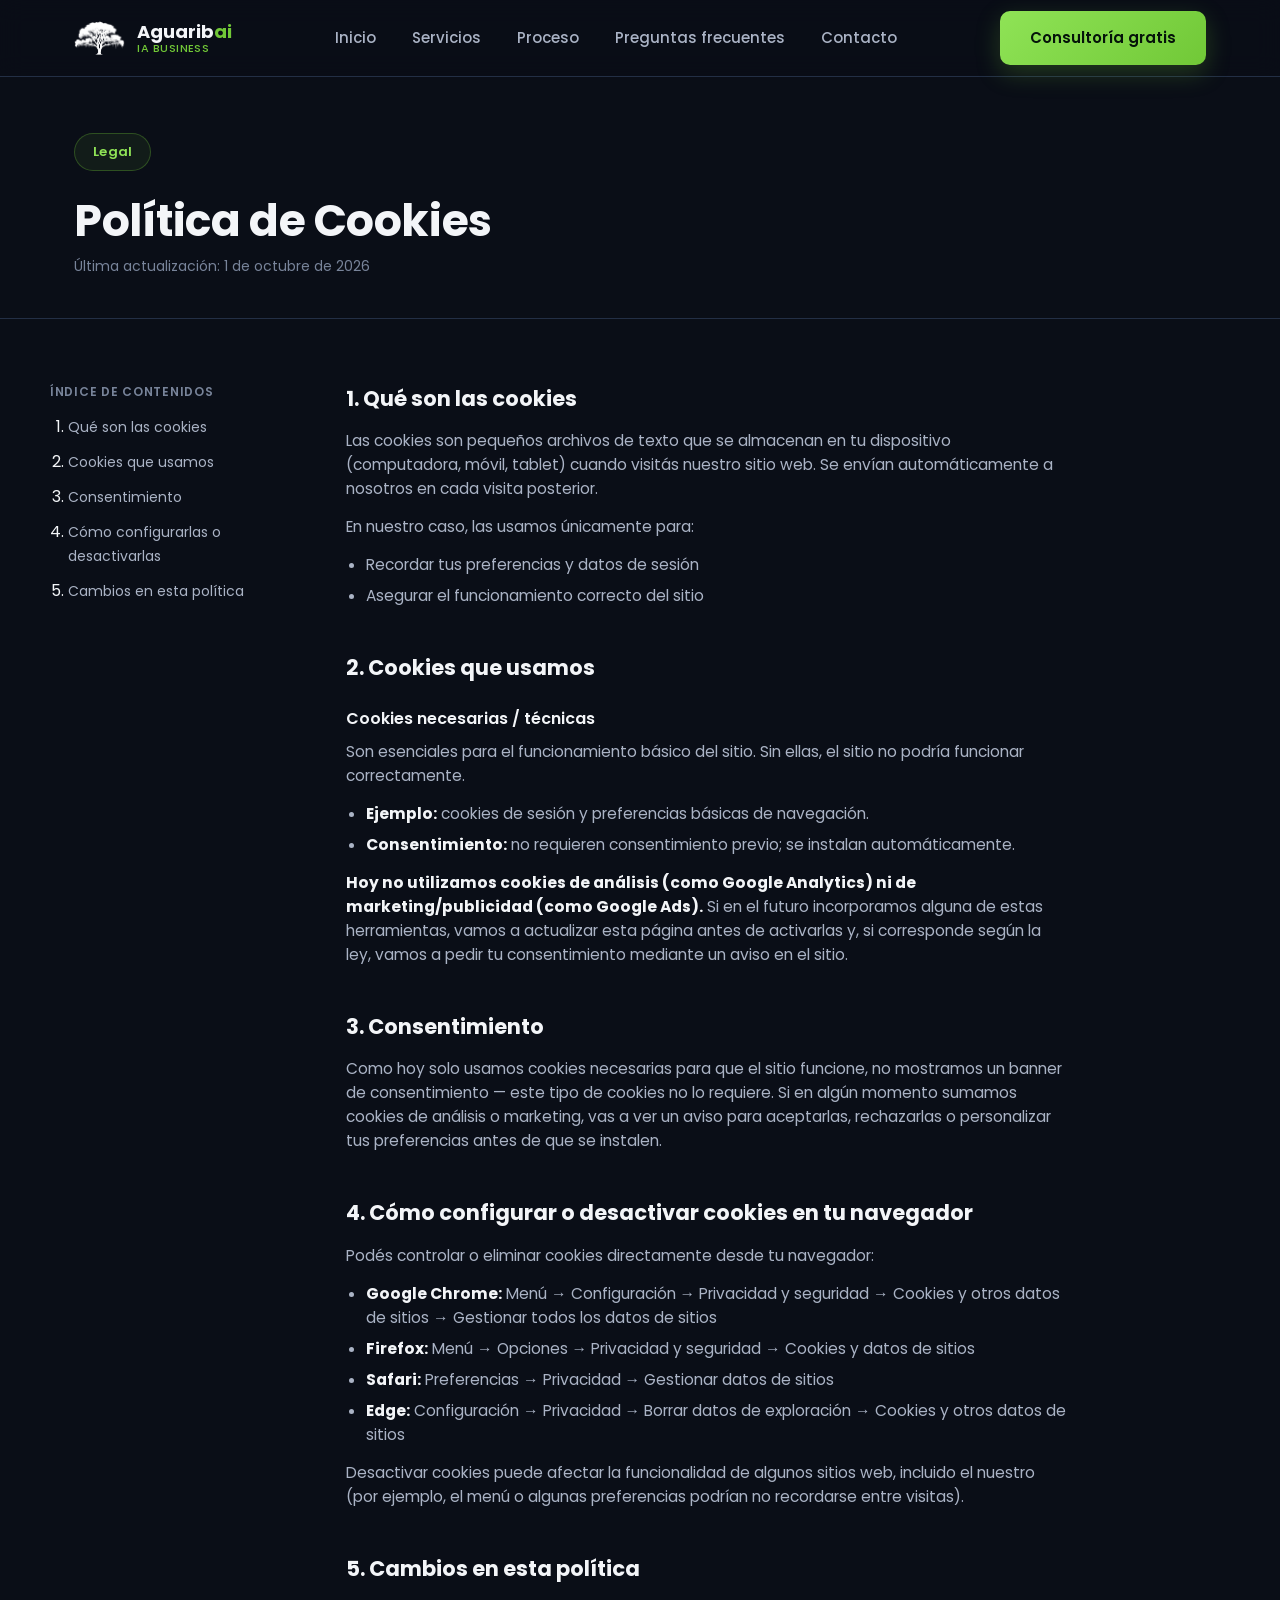
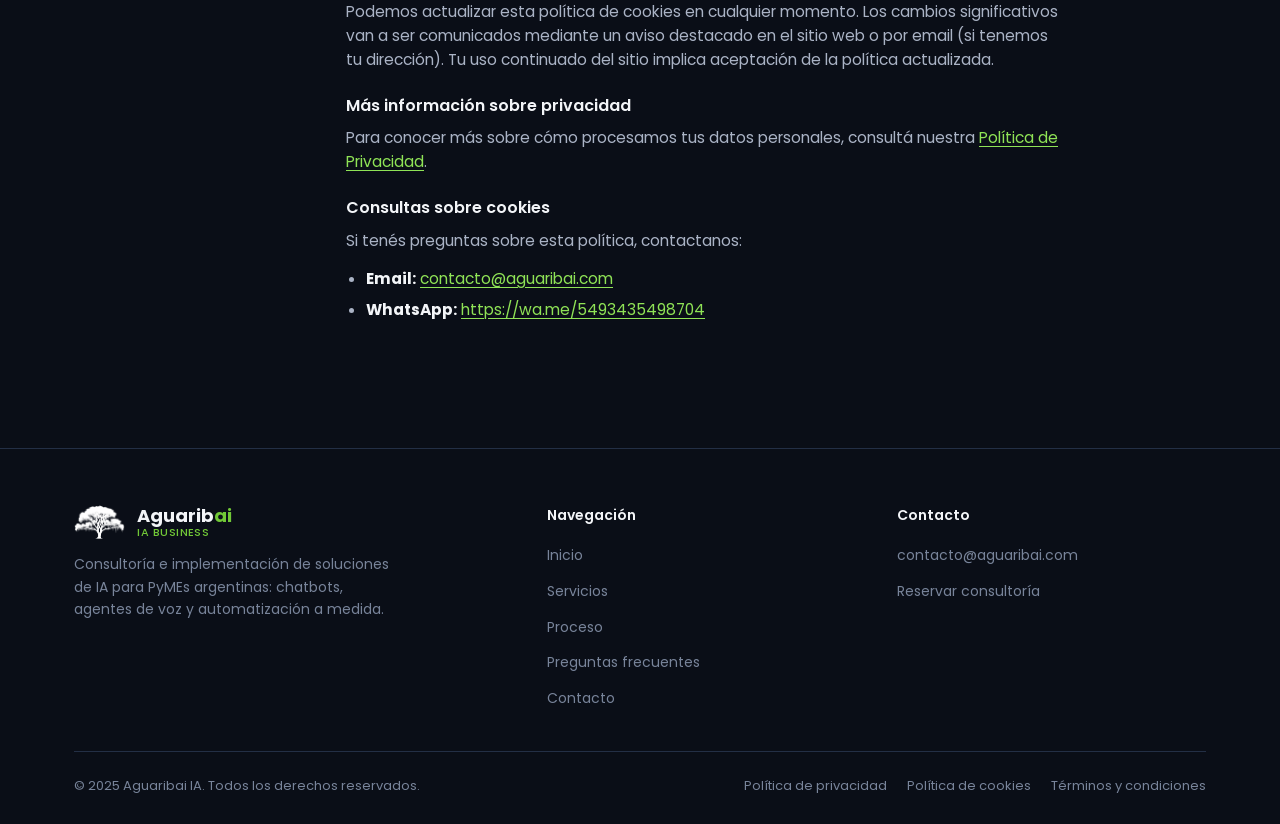
==== commit 7bf0041e: "Fijar el año del copyright en 2025 Antes se actualizaba solo con JS al año actual; el cliente pidió " ====
--- a/politica-de-cookies.html
+++ b/politica-de-cookies.html
@@ -197,7 +197,7 @@
       </div>
 
       <div class="footer-bottom">
-        <span>© <span id="year"></span> Aguaribai IA. Todos los derechos reservados.</span>
+        <span>© 2025 Aguaribai IA. Todos los derechos reservados.</span>
         <div class="footer-legal">
           <a href="politica-de-privacidad.html">Política de privacidad</a>
           <a href="politica-de-cookies.html">Política de cookies</a>
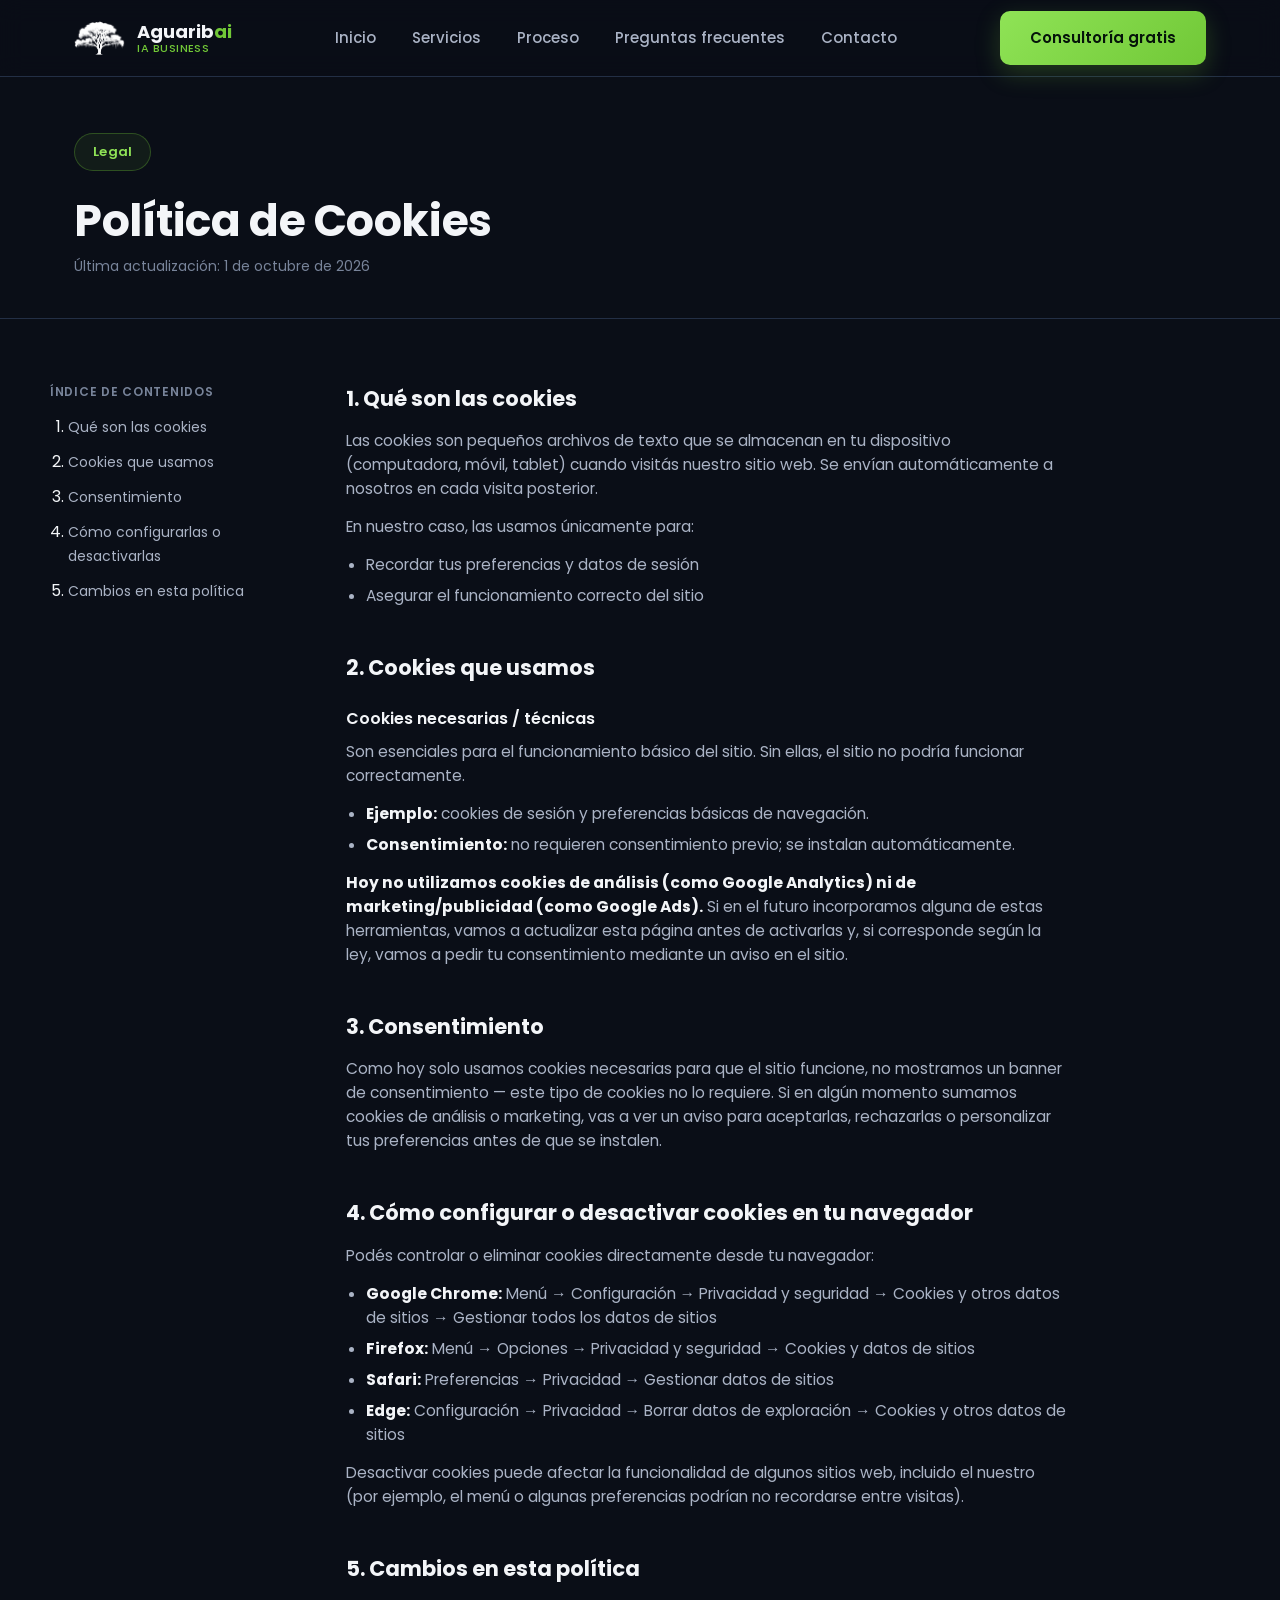
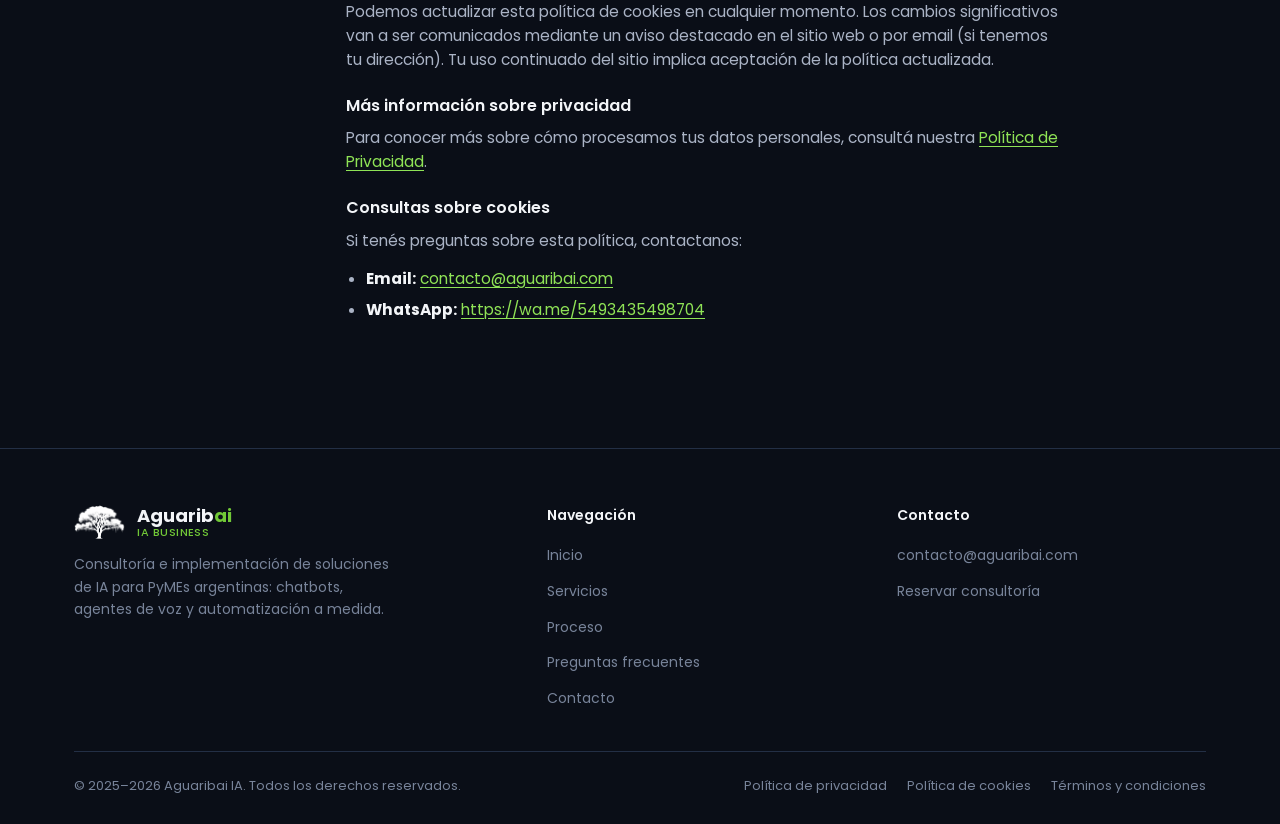
==== commit 22db7675: "Usar rango de años en el copyright (2025–actual) Reemplaza el año fijo por un rango: 2025 (año de in" ====
--- a/politica-de-cookies.html
+++ b/politica-de-cookies.html
@@ -197,7 +197,7 @@
       </div>
 
       <div class="footer-bottom">
-        <span>© 2025 Aguaribai IA. Todos los derechos reservados.</span>
+        <span>© 2025–<span id="year"></span> Aguaribai IA. Todos los derechos reservados.</span>
         <div class="footer-legal">
           <a href="politica-de-privacidad.html">Política de privacidad</a>
           <a href="politica-de-cookies.html">Política de cookies</a>
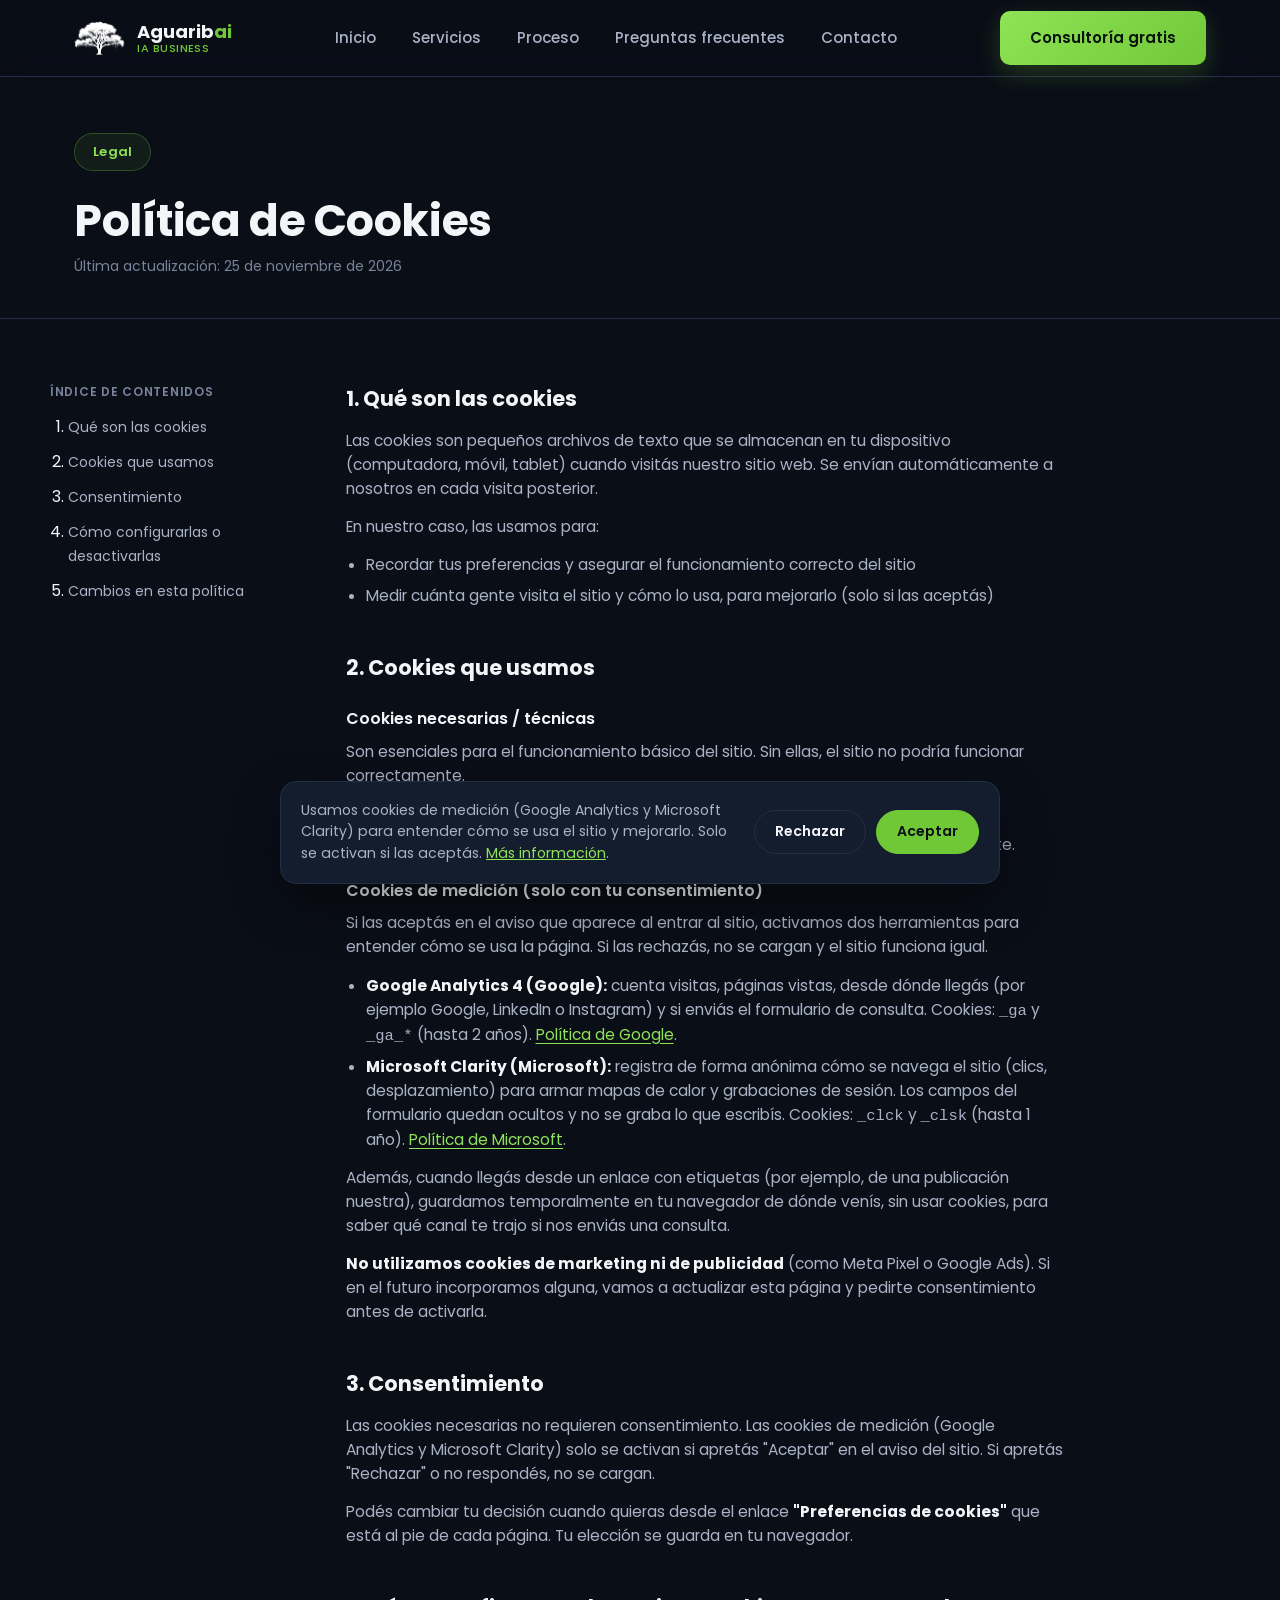
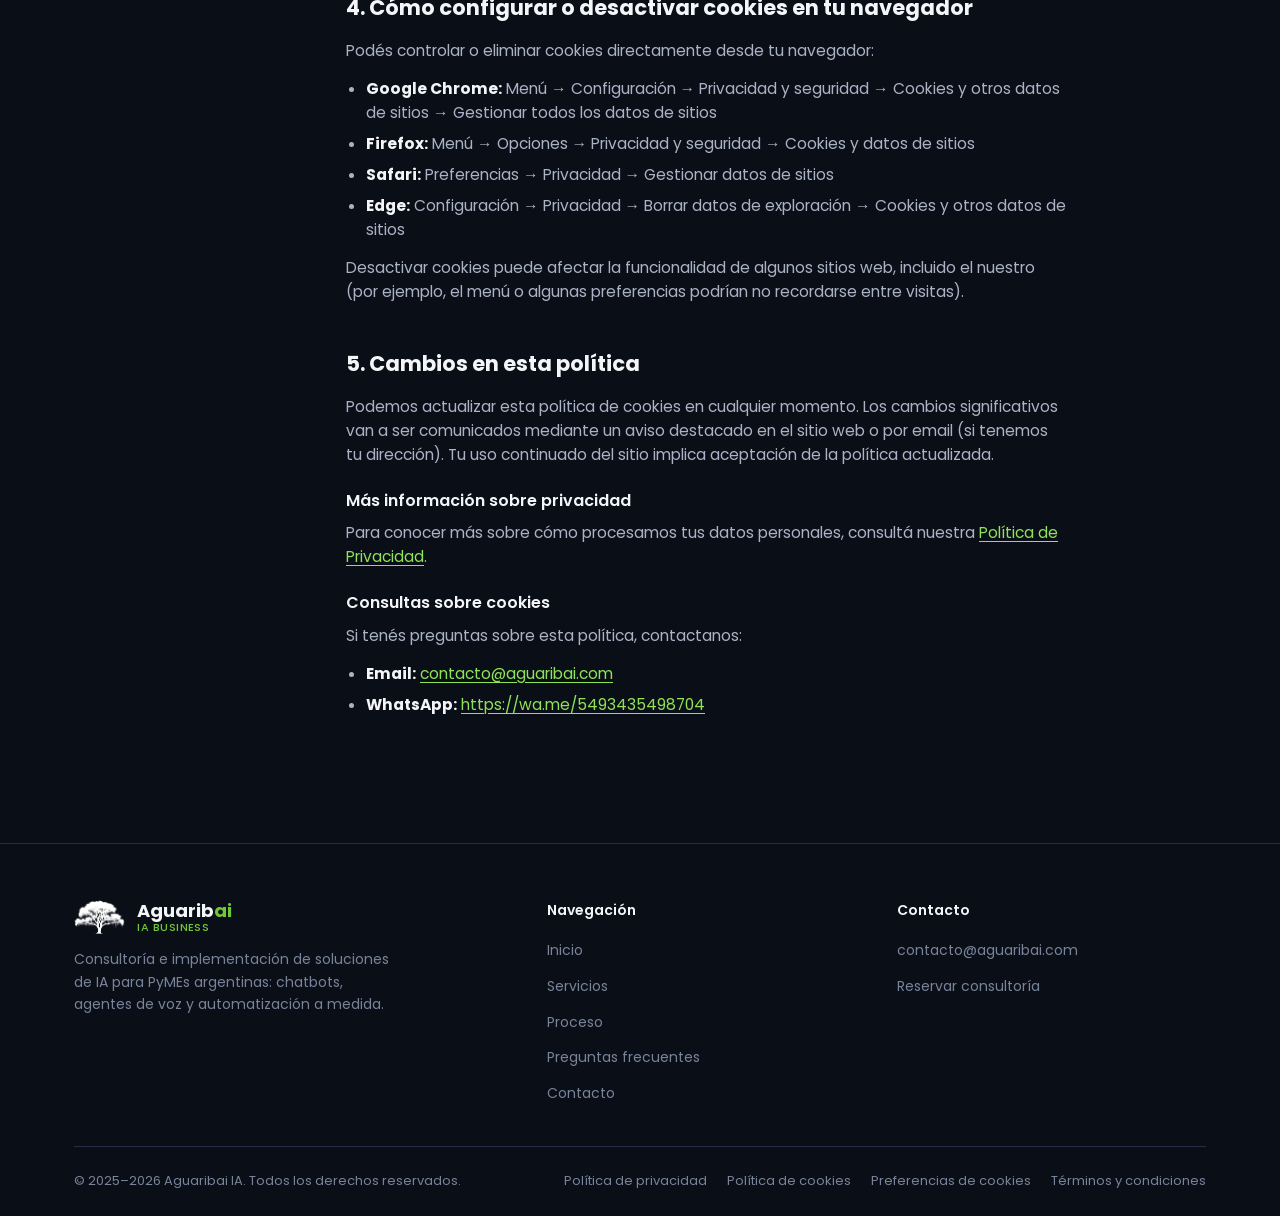
==== commit 0fd79ca7: "Medición: Analytics 4, Clarity, aviso de cookies, origen de la visita y sitemap - js/medicion.js: av" ====
--- a/politica-de-cookies.html
+++ b/politica-de-cookies.html
@@ -73,7 +73,7 @@
       <div class="container">
         <span class="section-eyebrow">Legal</span>
         <h1 class="section-title">Política de Cookies</h1>
-        <p class="legal-updated">Última actualización: 1 de octubre de 2026</p>
+        <p class="legal-updated">Última actualización: 25 de noviembre de 2026</p>
       </div>
     </section>
 
@@ -98,10 +98,10 @@
           <p>Las cookies son pequeños archivos de texto que se almacenan en tu dispositivo (computadora, móvil,
             tablet) cuando visitás nuestro sitio web. Se envían automáticamente a nosotros en cada visita
             posterior.</p>
-          <p>En nuestro caso, las usamos únicamente para:</p>
-          <ul>
-            <li>Recordar tus preferencias y datos de sesión</li>
-            <li>Asegurar el funcionamiento correcto del sitio</li>
+          <p>En nuestro caso, las usamos para:</p>
+          <ul>
+            <li>Recordar tus preferencias y asegurar el funcionamiento correcto del sitio</li>
+            <li>Medir cuánta gente visita el sitio y cómo lo usa, para mejorarlo (solo si las aceptás)</li>
           </ul>
 
           <h2 id="tipos">2. Cookies que usamos</h2>
@@ -113,16 +113,34 @@
             <li><strong>Consentimiento:</strong> no requieren consentimiento previo; se instalan automáticamente.
             </li>
           </ul>
-          <p><strong>Hoy no utilizamos cookies de análisis (como Google Analytics) ni de marketing/publicidad (como
-              Google Ads).</strong> Si en el futuro incorporamos alguna de estas herramientas, vamos a actualizar
-            esta página antes de activarlas y, si corresponde según la ley, vamos a pedir tu consentimiento mediante
-            un aviso en el sitio.</p>
+          <h3>Cookies de medición (solo con tu consentimiento)</h3>
+          <p>Si las aceptás en el aviso que aparece al entrar al sitio, activamos dos herramientas para entender
+            cómo se usa la página. Si las rechazás, no se cargan y el sitio funciona igual.</p>
+          <ul>
+            <li><strong>Google Analytics 4 (Google):</strong> cuenta visitas, páginas vistas, desde dónde llegás
+              (por ejemplo Google, LinkedIn o Instagram) y si enviás el formulario de consulta. Cookies: <code>_ga</code>
+              y <code>_ga_*</code> (hasta 2 años).
+              <a href="https://policies.google.com/privacy" target="_blank" rel="noopener">Política de Google</a>.</li>
+            <li><strong>Microsoft Clarity (Microsoft):</strong> registra de forma anónima cómo se navega el sitio
+              (clics, desplazamiento) para armar mapas de calor y grabaciones de sesión. Los campos del formulario
+              quedan ocultos y no se graba lo que escribís. Cookies: <code>_clck</code> y <code>_clsk</code> (hasta
+              1 año).
+              <a href="https://privacy.microsoft.com/privacystatement" target="_blank" rel="noopener">Política de
+                Microsoft</a>.</li>
+          </ul>
+          <p>Además, cuando llegás desde un enlace con etiquetas (por ejemplo, de una publicación nuestra),
+            guardamos temporalmente en tu navegador de dónde venís, sin usar cookies, para saber qué canal te trajo
+            si nos enviás una consulta.</p>
+          <p><strong>No utilizamos cookies de marketing ni de publicidad</strong> (como Meta Pixel o Google Ads). Si
+            en el futuro incorporamos alguna, vamos a actualizar esta página y pedirte consentimiento antes de
+            activarla.</p>
 
           <h2 id="consentimiento">3. Consentimiento</h2>
-          <p>Como hoy solo usamos cookies necesarias para que el sitio funcione, no mostramos un banner de
-            consentimiento — este tipo de cookies no lo requiere. Si en algún momento sumamos cookies de análisis o
-            marketing, vas a ver un aviso para aceptarlas, rechazarlas o personalizar tus preferencias antes de que
-            se instalen.</p>
+          <p>Las cookies necesarias no requieren consentimiento. Las cookies de medición (Google Analytics y
+            Microsoft Clarity) solo se activan si apretás "Aceptar" en el aviso del sitio. Si apretás "Rechazar" o
+            no respondés, no se cargan.</p>
+          <p>Podés cambiar tu decisión cuando quieras desde el enlace <strong>"Preferencias de cookies"</strong> que
+            está al pie de cada página. Tu elección se guarda en tu navegador.</p>
 
           <h2 id="configurar">4. Cómo configurar o desactivar cookies en tu navegador</h2>
           <p>Podés controlar o eliminar cookies directamente desde tu navegador:</p>
@@ -201,12 +219,15 @@
         <div class="footer-legal">
           <a href="politica-de-privacidad.html">Política de privacidad</a>
           <a href="politica-de-cookies.html">Política de cookies</a>
+          <a href="#" data-cookie-settings>Preferencias de cookies</a>
           <a href="terminos-y-condiciones.html">Términos y condiciones</a>
         </div>
       </div>
     </div>
   </footer>
 
+  <script src="js/medicion.js?v=1"></script>
+
   <script src="js/main.js"></script>
 </body>
 
